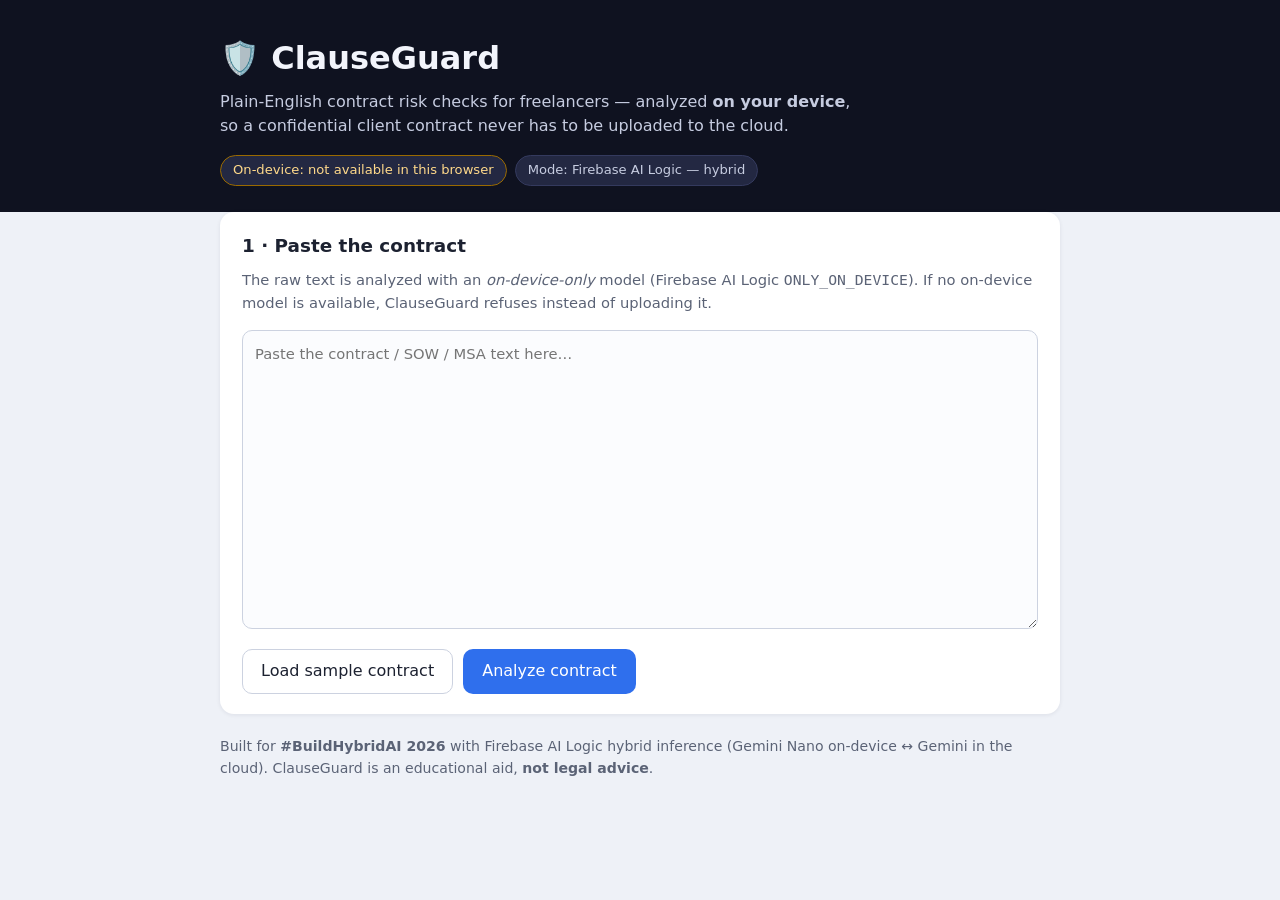
==== index.html @ 0f08e50e "Publish ClauseGuard app (GitHub Pages)" ====
<!DOCTYPE html>
<html lang="en">
<head>
  <meta charset="UTF-8" />
  <meta name="viewport" content="width=device-width, initial-scale=1.0" />
  <title>ClauseGuard — Private contract checker for freelancers</title>
  <link rel="stylesheet" href="css/styles.css" />
</head>
<body>
  <header class="site-header">
    <div class="wrap">
      <h1>🛡️ ClauseGuard</h1>
      <p class="tagline">
        Plain-English contract risk checks for freelancers — analyzed
        <strong>on your device</strong>, so a confidential client contract
        never has to be uploaded to the cloud.
      </p>
      <div class="status-row">
        <span id="deviceStatus" class="pill">On-device: checking…</span>
        <span id="modeStatus" class="pill">Mode: checking…</span>
      </div>
    </div>
  </header>

  <main class="wrap">
    <section class="panel">
      <h2>1 · Paste the contract</h2>
      <p class="hint">
        The raw text is analyzed with an <em>on-device-only</em> model
        (Firebase AI Logic <code>ONLY_ON_DEVICE</code>). If no on-device model
        is available, ClauseGuard refuses instead of uploading it.
      </p>
      <textarea id="contractInput" rows="12"
        placeholder="Paste the contract / SOW / MSA text here…"></textarea>
      <div class="actions">
        <button id="loadSample" type="button" class="secondary">Load sample contract</button>
        <button id="analyzeBtn" type="button" class="primary">Analyze contract</button>
      </div>
      <p id="analyzeError" class="error" hidden></p>
    </section>

    <section id="results" hidden>
      <div class="panel">
        <h2>2 · Summary <span id="summaryBadge" class="badge" hidden></span></h2>
        <p id="summaryText"></p>
      </div>

      <h2 class="section-title">Flagged clauses</h2>
      <div id="clauseCards" class="cards"></div>

      <div class="panel">
        <h2>Questions to ask before signing</h2>
        <ul id="questionsList"></ul>
      </div>
    </section>

    <section id="emailSection" class="panel" hidden>
      <h2>3 · Push back, politely <span id="emailBadge" class="badge" hidden></span></h2>
      <p class="hint">
        This draft is written by the cloud model — but it only ever sees the
        extracted findings above, never your raw contract. Review and edit
        before sending; ClauseGuard never sends email itself.
      </p>
      <div class="actions">
        <button id="emailBtn" type="button" class="primary">Draft pushback email</button>
      </div>
      <pre id="emailOutput" class="email-output" hidden></pre>
    </section>
  </main>

  <footer class="wrap footer">
    <p>
      Built for <strong>#BuildHybridAI 2026</strong> with Firebase AI Logic
      hybrid inference (Gemini Nano on-device ↔ Gemini in the cloud).
      ClauseGuard is an educational aid, <strong>not legal advice</strong>.
    </p>
  </footer>

  <script type="module" src="js/app.js"></script>
</body>
</html>
---- css/styles.css ----
:root {
  --bg: #0f1220;
  --panel: #ffffff;
  --ink: #1c2130;
  --muted: #5b6376;
  --accent: #2f6fed;
  --device: #0d7a4f;
  --cloud: #6a4fd0;
  --mock: #9a6a00;
  --high: #c22f2f;
  --medium: #c47b12;
  --low: #5b7a2a;
  --radius: 14px;
}

* { box-sizing: border-box; }

body {
  margin: 0;
  font-family: system-ui, -apple-system, "Segoe UI", Roboto, sans-serif;
  background: #eef1f7;
  color: var(--ink);
  line-height: 1.55;
}

.wrap { max-width: 880px; margin: 0 auto; padding: 0 20px; }

.site-header {
  background: var(--bg);
  color: #f2f4fb;
  padding: 34px 0 26px;
}
.site-header h1 { margin: 0 0 6px; font-size: 2rem; }
.tagline { margin: 0 0 16px; color: #c6cce0; max-width: 640px; }

.status-row { display: flex; flex-wrap: wrap; gap: 8px; }
.pill {
  font-size: 0.82rem;
  padding: 4px 12px;
  border-radius: 999px;
  background: #232842;
  color: #c6cce0;
  border: 1px solid #343a5e;
}
.pill.ok { border-color: var(--device); color: #9fe8c8; }
.pill.warn { border-color: var(--mock); color: #ffd98a; }

main { padding: 26px 0 8px; }

.panel {
  background: var(--panel);
  border-radius: var(--radius);
  padding: 20px 22px;
  margin-bottom: 22px;
  box-shadow: 0 1px 4px rgba(20, 25, 50, 0.08);
}
.panel h2, .section-title { margin-top: 0; font-size: 1.15rem; }
.section-title { margin: 4px 0 12px; }

.hint { color: var(--muted); font-size: 0.92rem; margin-top: -6px; }

textarea {
  width: 100%;
  border: 1px solid #ccd2e0;
  border-radius: 10px;
  padding: 12px;
  font: inherit;
  font-size: 0.92rem;
  resize: vertical;
  background: #fbfcfe;
}
textarea:focus { outline: 2px solid var(--accent); outline-offset: 1px; }

.actions { display: flex; gap: 10px; margin-top: 12px; flex-wrap: wrap; }
button {
  font: inherit;
  border-radius: 10px;
  padding: 9px 18px;
  cursor: pointer;
  border: 1px solid transparent;
}
button.primary { background: var(--accent); color: #fff; }
button.primary:disabled { opacity: 0.55; cursor: wait; }
button.secondary { background: #fff; border-color: #ccd2e0; color: var(--ink); }

.error {
  background: #fdecec;
  border: 1px solid #f2b8b8;
  color: #8f1d1d;
  border-radius: 10px;
  padding: 10px 14px;
  font-size: 0.92rem;
}

.badge {
  font-size: 0.7rem;
  font-weight: 700;
  letter-spacing: 0.04em;
  padding: 3px 9px;
  border-radius: 999px;
  vertical-align: middle;
  color: #fff;
}
.badge-device { background: var(--device); }
.badge-cloud { background: var(--cloud); }
.badge-mock { background: var(--mock); }

.cards { display: grid; gap: 14px; margin-bottom: 22px; }
.card {
  background: var(--panel);
  border-radius: var(--radius);
  padding: 16px 20px;
  box-shadow: 0 1px 4px rgba(20, 25, 50, 0.08);
  border-left: 6px solid var(--low);
}
.card.sev-high { border-left-color: var(--high); }
.card.sev-medium { border-left-color: var(--medium); }
.card.sev-low { border-left-color: var(--low); }
.card header { display: flex; justify-content: space-between; align-items: baseline; gap: 12px; }
.card h3 { margin: 0; font-size: 1rem; }
.card .sev { font-size: 0.72rem; font-weight: 700; letter-spacing: 0.05em; color: var(--muted); }
.card blockquote {
  margin: 10px 0;
  padding: 8px 12px;
  background: #f4f6fb;
  border-radius: 8px;
  color: #39415a;
  font-size: 0.9rem;
}
.card p { margin: 6px 0; font-size: 0.94rem; }

.email-output {
  white-space: pre-wrap;
  background: #fbfcfe;
  border: 1px solid #ccd2e0;
  border-radius: 10px;
  padding: 14px;
  font: inherit;
  font-size: 0.92rem;
  margin-top: 14px;
}

.footer { color: var(--muted); font-size: 0.88rem; padding-bottom: 34px; }
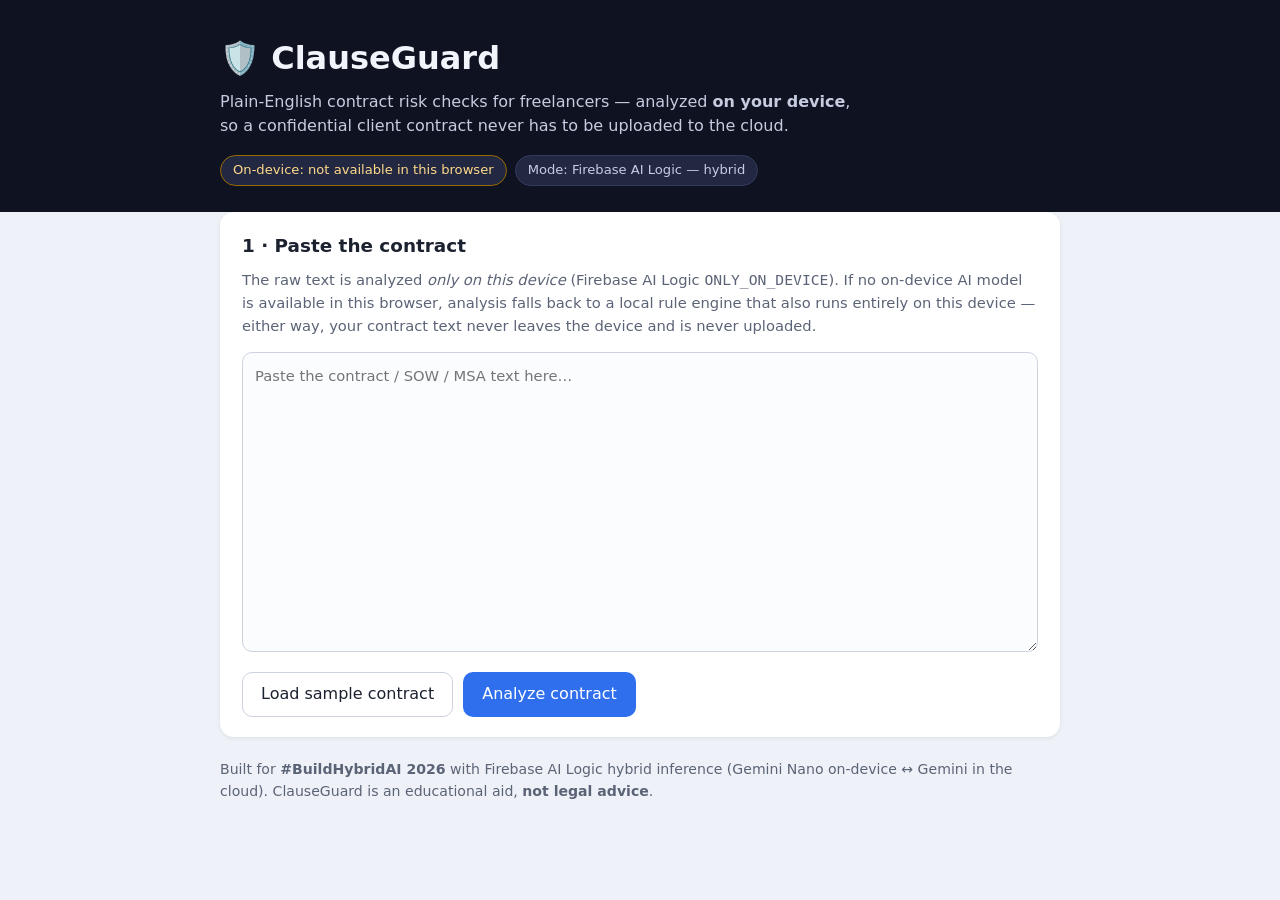
==== commit 668a4f7b: "Publish fix-round build (4-card rule engine, cloud summary step, honest fallback labels)" ====
--- a/index.html
+++ b/index.html
@@ -26,9 +26,11 @@
     <section class="panel">
       <h2>1 · Paste the contract</h2>
       <p class="hint">
-        The raw text is analyzed with an <em>on-device-only</em> model
-        (Firebase AI Logic <code>ONLY_ON_DEVICE</code>). If no on-device model
-        is available, ClauseGuard refuses instead of uploading it.
+        The raw text is analyzed <em>only on this device</em> (Firebase AI
+        Logic <code>ONLY_ON_DEVICE</code>). If no on-device AI model is
+        available in this browser, analysis falls back to a local rule
+        engine that also runs entirely on this device — either way, your
+        contract text never leaves the device and is never uploaded.
       </p>
       <textarea id="contractInput" rows="12"
         placeholder="Paste the contract / SOW / MSA text here…"></textarea>
@@ -51,6 +53,21 @@
       <div class="panel">
         <h2>Questions to ask before signing</h2>
         <ul id="questionsList"></ul>
+      </div>
+
+      <div class="panel">
+        <h2>Optional · Summarize findings with cloud AI <span id="cloudSummaryBadge" class="badge" hidden></span></h2>
+        <p class="hint">
+          Sends <strong>only the extracted findings above</strong> (clause
+          titles, severities and suggested asks) to Firebase AI Logic in the
+          cloud for a short summary — never your raw contract text. The badge
+          shows where the summary actually ran.
+        </p>
+        <div class="actions">
+          <button id="cloudSummaryBtn" type="button" class="primary">Summarize findings with cloud AI</button>
+        </div>
+        <p id="cloudSummaryNote" class="hint" hidden></p>
+        <p id="cloudSummaryText" hidden></p>
       </div>
     </section>
 
